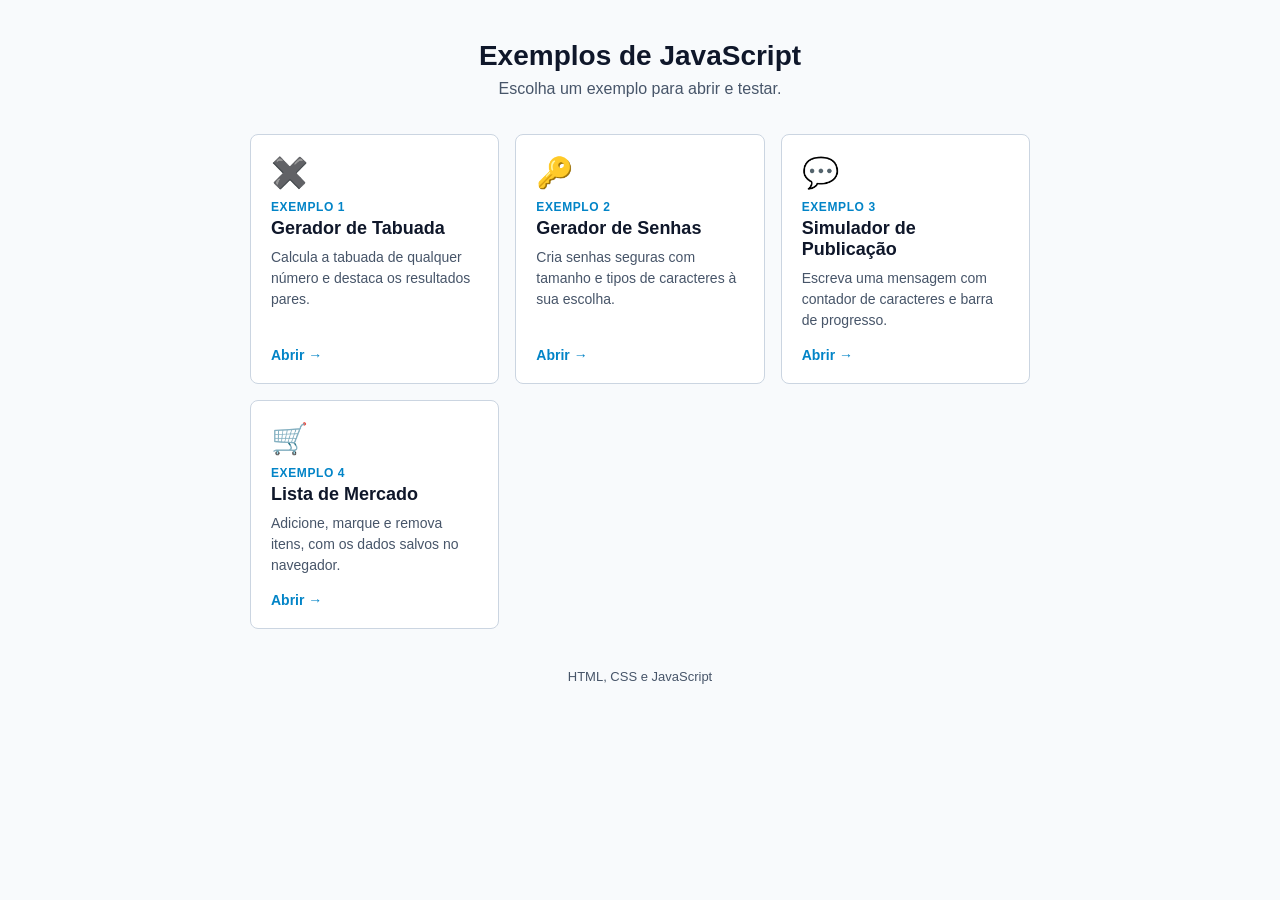
==== Index.html @ f51bf380 "Add HTML and CSS files for JavaScript examples and implement functionality for each example" ====
<!doctype html>
<html lang="pt-BR">
    <head>
    <meta charset="UTF-8" />
    <meta name="viewport" content="width=device-width, initial-scale=1" />
    <title>Exemplos de JavaScript</title>
    <link rel="stylesheet" href="base/css/index.css" />
    </head>

    <body>
    <header class="topo">
        <h1>Exemplos de JavaScript</h1>
        <p>Escolha um exemplo para abrir e testar.</p>
    </header>

    <main class="grade">
        <a class="exemplo" href="/base/html/exemplo1.html">
        <span class="icone">✖️</span>
        <span class="numero">Exemplo 1</span>
        <h2>Gerador de Tabuada</h2>
        <p>
            Calcula a tabuada de qualquer número e destaca os resultados pares.
        </p>
        <span class="abrir">Abrir →</span>
        </a>

        <a class="exemplo" href="/base/html/exemplo2.html">
        <span class="icone">🔑</span>
        <span class="numero">Exemplo 2</span>
        <h2>Gerador de Senhas</h2>
        <p>
            Cria senhas seguras com tamanho e tipos de caracteres à sua escolha.
        </p>
        <span class="abrir">Abrir →</span>
        </a>

        <a class="exemplo" href="/base/html/exemplo3.html">
        <span class="icone">💬</span>
        <span class="numero">Exemplo 3</span>
        <h2>Simulador de Publicação</h2>
        <p>
            Escreva uma mensagem com contador de caracteres e barra de progresso.
        </p>
        <span class="abrir">Abrir →</span>
        </a>

        <a class="exemplo" href="/base/html/exemplo4.html">
        <span class="icone">🛒</span>
        <span class="numero">Exemplo 4</span>
        <h2>Lista de Mercado</h2>
        <p>
            Adicione, marque e remova itens, com os dados salvos no navegador.
        </p>
        <span class="abrir">Abrir →</span>
        </a>
    </main>

    <footer class="rodape">
        <p>HTML, CSS e JavaScript</p>
    </footer>
    </body>
</html>
---- base/css/index.css ----
:root {
    --fundo: #f8fafc;
    --cartao: #ffffff;
    --borda: #cbd5e1;
    --texto: #0f172a;
    --texto-suave: #475569;
    --destaque: #0284c7;
}

@media (prefers-color-scheme: dark) {
    :root {
        --fundo: #0f172a;
        --cartao: #1e293b;
        --borda: #334155;
        --texto: #f1f5f9;
        --texto-suave: #94a3b8;
        --destaque: #38bdf8;
    }
}

* {
    box-sizing: border-box;
}

body {
    margin: 0;
    padding: 40px 20px;
    font-family: Arial, sans-serif;
    background-color: var(--fundo);
    color: var(--texto);
}

.topo {
    text-align: center;
    margin-bottom: 36px;
}

.topo h1 {
    margin: 0 0 8px;
    font-size: 28px;
}

.topo p {
    margin: 0;
    color: var(--texto-suave);
}

.grade {
    max-width: 780px;
    margin: auto;
    display: grid;
    grid-template-columns: repeat(auto-fit, minmax(240px, 1fr));
    gap: 16px;
}

.exemplo {
    display: flex;
    flex-direction: column;
    padding: 20px;
    background: var(--cartao);
    border: 1px solid var(--borda);
    border-radius: 8px;
    color: inherit;
    text-decoration: none;
    transition: transform 0.15s, border-color 0.15s, box-shadow 0.15s;
}

.exemplo:hover,
.exemplo:focus-visible {
    transform: translateY(-3px);
    border-color: var(--destaque);
    box-shadow: 0 6px 16px rgba(0, 0, 0, 0.12);
    outline: none;
}

.icone {
    font-size: 30px;
    margin-bottom: 10px;
}

.numero {
    font-size: 12px;
    font-weight: bold;
    text-transform: uppercase;
    letter-spacing: 0.05em;
    color: var(--destaque);
}

.exemplo h2 {
    margin: 4px 0 8px;
    font-size: 18px;
}

.exemplo p {
    margin: 0 0 16px;
    font-size: 14px;
    line-height: 1.5;
    color: var(--texto-suave);
    flex: 1;
}

.abrir {
    font-size: 14px;
    font-weight: bold;
    color: var(--destaque);
}

.rodape {
    margin-top: 40px;
    text-align: center;
    font-size: 13px;
    color: var(--texto-suave);
}

.rodape p {
    margin: 0;
}
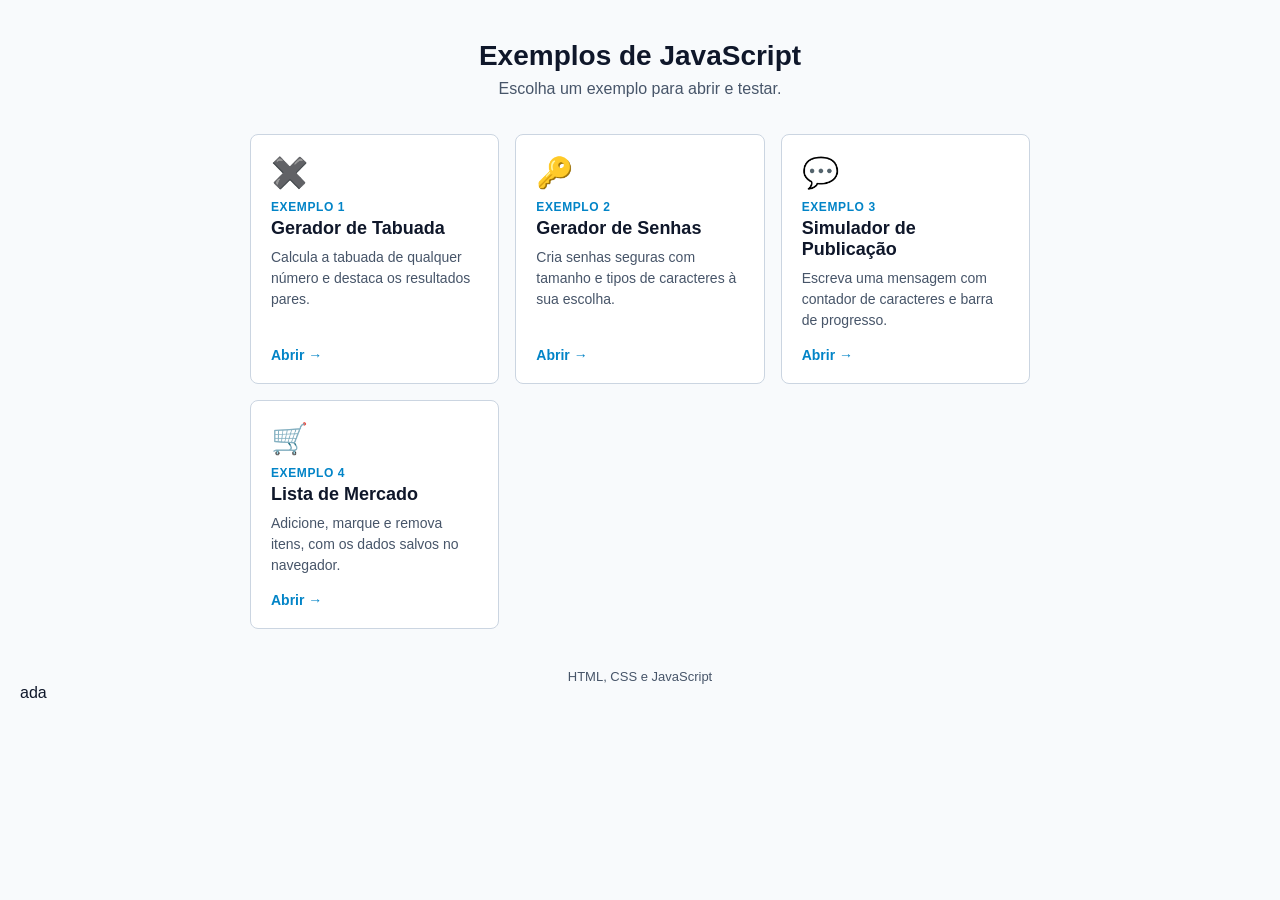
==== commit 5fccfdaa: "Fix: add missing newline at the end of Index.html" ====
--- a/Index.html
+++ b/Index.html
@@ -60,3 +60,4 @@
     </footer>
     </body>
 </html>
+ada
